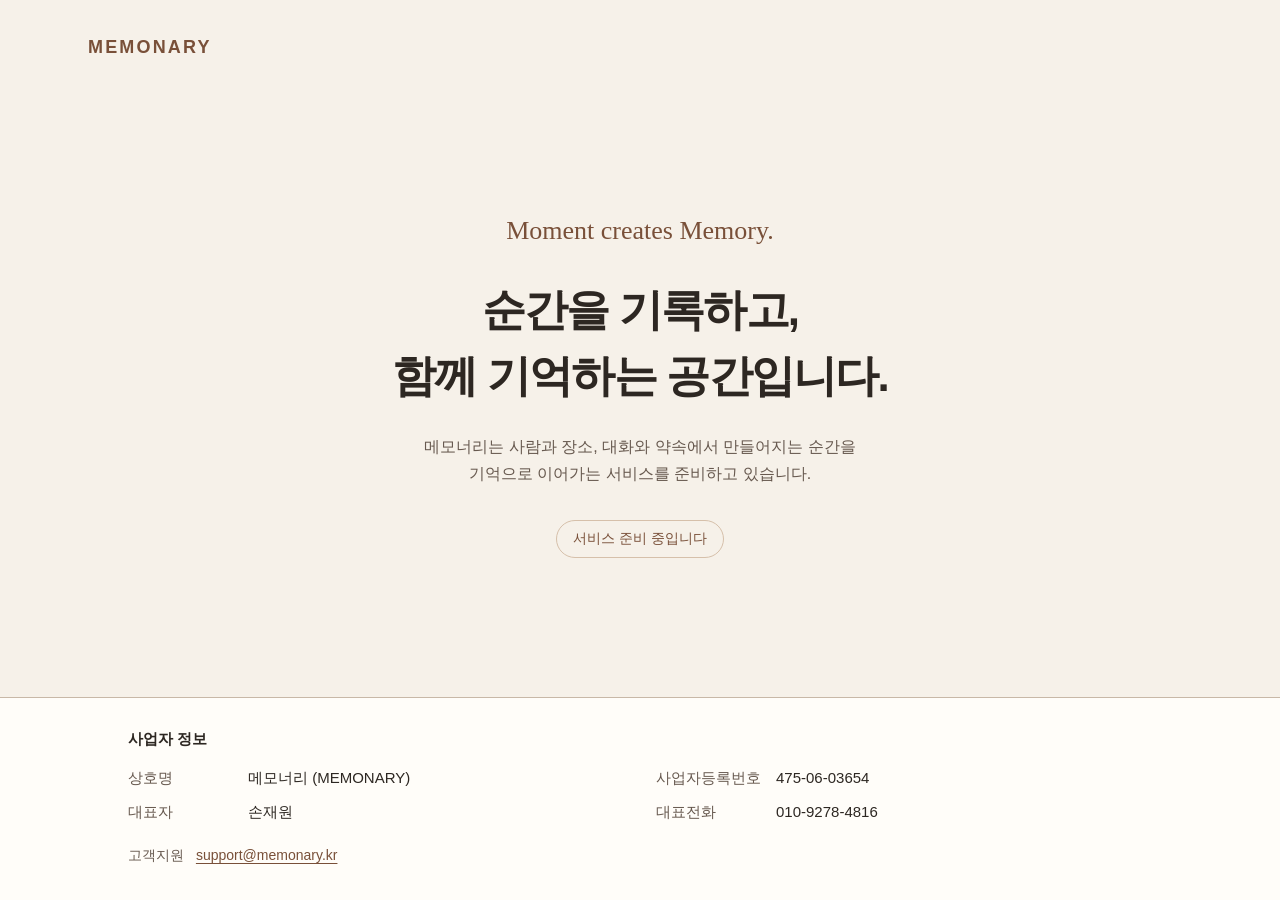
==== index.html @ 32773cba "Add MEMONARY landing page" ====
<!doctype html>
<html lang="ko">
<head>
  <meta charset="utf-8">
  <meta name="viewport" content="width=device-width, initial-scale=1">
  <meta name="description" content="순간을 기록하고, 함께 기억하는 공간. 메모너리(MEMONARY)는 사람과 장소, 대화와 약속에서 만들어지는 순간을 기억으로 이어가는 서비스를 준비하고 있습니다.">
  <title>MEMONARY | Moment creates Memory.</title>
  <link rel="icon" href="data:,">
  <link rel="stylesheet" href="./styles.css">
</head>
<body>
  <header class="site-header">
    <p class="wordmark">MEMONARY</p>
  </header>
  <main>
    <div class="introduction">
      <p class="motto" lang="en">Moment creates Memory.</p>
      <h1>순간을 기록하고,<br>함께 기억하는 공간입니다.</h1>
      <p class="description">메모너리는 사람과 장소, 대화와 약속에서 만들어지는 순간을 기억으로 이어가는 서비스를 준비하고 있습니다.</p>
      <p class="availability">서비스 준비 중입니다</p>
    </div>
  </main>
  <footer class="site-footer">
    <div class="footer-inner">
      <h2>사업자 정보</h2>
      <dl class="business-info">
        <div><dt>상호명</dt><dd>메모너리 (MEMONARY)</dd></div>
        <div><dt>사업자등록번호</dt><dd>475-06-03654</dd></div>
        <div><dt>대표자</dt><dd>손재원</dd></div>
        <div><dt>대표전화</dt><dd>010-9278-4816</dd></div>
      </dl>
      <p class="support">고객지원 <a href="mailto:support@memonary.kr">support@memonary.kr</a></p>
    </div>
  </footer>
</body>
</html>
---- styles.css ----
:root {
  color-scheme: light;
  --background: #F6F1E9;
  --surface: #FFFDF9;
  --text-primary: #2D2722;
  --text-secondary: #67594F;
  --primary: #795039;
  --border: #C8B8A7;
  --primary-soft: #D6C0AA;
  font-family: -apple-system, BlinkMacSystemFont, "Apple SD Gothic Neo", "Noto Sans KR", "Malgun Gothic", sans-serif;
  color: var(--text-primary);
  background: var(--background);
  line-height: 1.7;
  -webkit-text-size-adjust: 100%;
}

* { box-sizing: border-box; }
body { margin: 0; min-height: 100vh; min-height: 100svh; display: flex; flex-direction: column; }
p, h1, h2, dl, dd { margin: 0; }
.site-header { width: min(100%, 72rem); margin-inline: auto; padding: 2rem 1.5rem; }
.wordmark { color: var(--primary); font-size: 1.125rem; font-weight: 650; letter-spacing: .12em; }
main { flex: 1; display: grid; place-items: center; padding: 3.5rem 1.5rem 5rem; }
.introduction { width: min(100%, 42rem); text-align: center; }
.motto { color: var(--primary); font-family: Georgia, "Times New Roman", serif; font-size: clamp(1.25rem, 3vw, 1.625rem); }
h1 { margin-top: 1.5rem; font-size: clamp(1.625rem, 4.3vw, 2.75rem); line-height: 1.5; letter-spacing: -.04em; font-weight: 600; word-break: keep-all; overflow-wrap: anywhere; }
.description { max-width: 31rem; margin: 1.5rem auto 0; color: var(--text-secondary); font-size: 1rem; word-break: keep-all; overflow-wrap: anywhere; }
.availability { display: inline-block; margin-top: 2rem; padding: .4rem 1rem; border: 1px solid var(--primary-soft); border-radius: 2rem; color: var(--primary); font-size: .875rem; }
.site-footer { background: var(--surface); border-top: 1px solid var(--border); padding: 1.75rem 1.5rem 2rem; }
.footer-inner { max-width: 64rem; margin-inline: auto; }
h2 { margin-bottom: .875rem; font-size: .9375rem; font-weight: 600; }
.business-info { display: grid; grid-template-columns: 1fr 1fr; gap: .5rem 2rem; font-size: .9375rem; }
.business-info > div { display: grid; grid-template-columns: 7rem minmax(0, 1fr); gap: .5rem; }
dt { color: var(--text-secondary); }
dd { overflow-wrap: anywhere; }
.support { margin-top: 1.25rem; color: var(--text-secondary); font-size: .875rem; }
a { margin-left: .5rem; color: var(--primary); text-underline-offset: .2em; overflow-wrap: anywhere; }
a:focus-visible { outline: 2px solid var(--primary); outline-offset: 4px; border-radius: 2px; }
@media (max-width: 48rem) {
  .business-info { grid-template-columns: 1fr; }
}
@media (max-width: 24rem) {
  .site-header, .site-footer { padding-inline: 1.25rem; }
  main { padding-inline: 1.25rem; }
  .business-info > div { grid-template-columns: 6.5rem minmax(0, 1fr); }
}
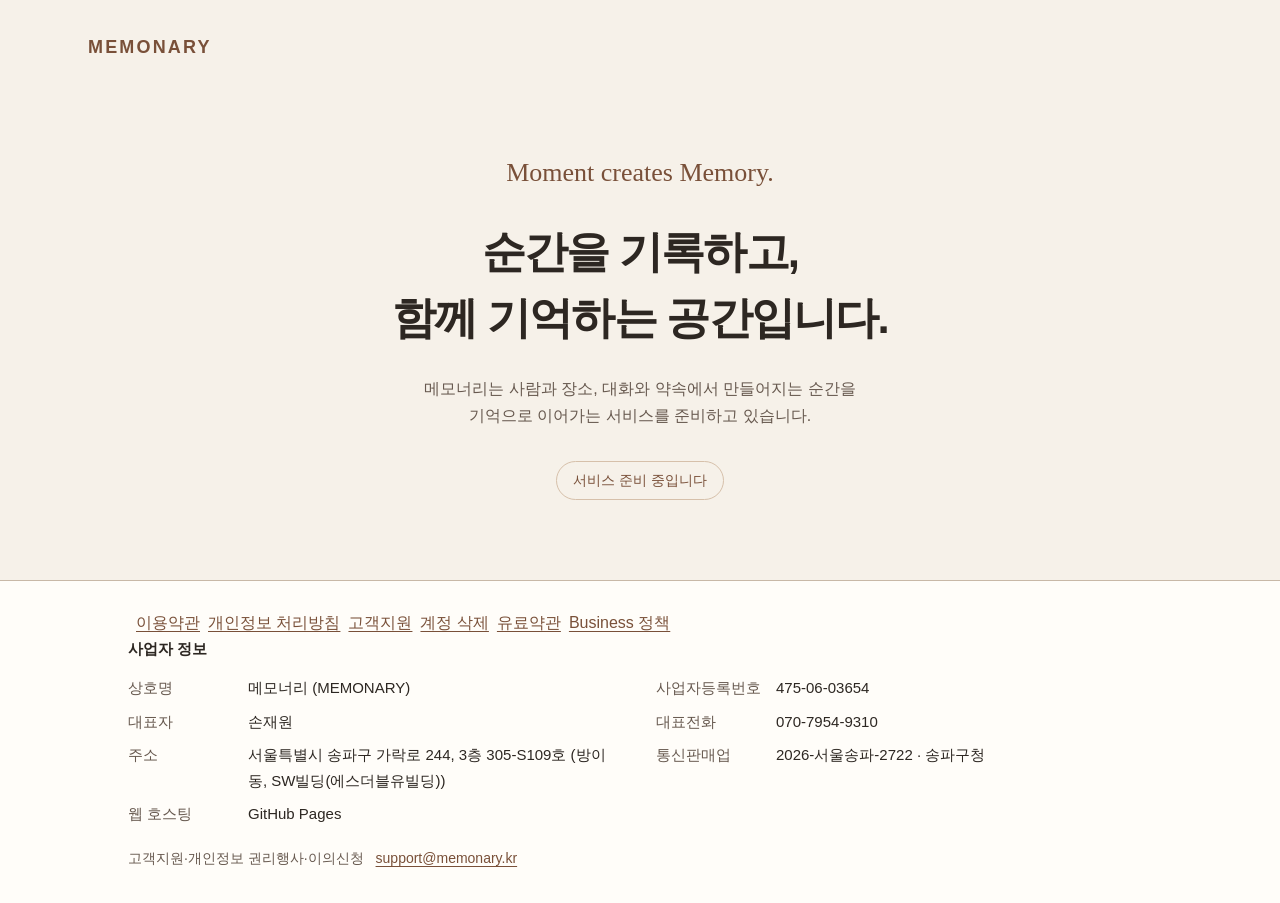
==== commit b17357b9: "Publish approved MEMONARY 1.0 legal pages effective 2026-10-14" ====
--- a/index.html
+++ b/index.html
@@ -22,14 +22,18 @@
   </main>
   <footer class="site-footer">
     <div class="footer-inner">
+      <nav class="legal-links" aria-label="약관 및 개인정보"><a href="/terms/">이용약관</a><a href="/privacy/">개인정보 처리방침</a><a href="/support/">고객지원</a><a href="/account-deletion/">계정 삭제</a><a href="/paid-terms/">유료약관</a><a href="/business-membership/">Business 정책</a></nav>
       <h2>사업자 정보</h2>
       <dl class="business-info">
         <div><dt>상호명</dt><dd>메모너리 (MEMONARY)</dd></div>
         <div><dt>사업자등록번호</dt><dd>475-06-03654</dd></div>
         <div><dt>대표자</dt><dd>손재원</dd></div>
-        <div><dt>대표전화</dt><dd>010-9278-4816</dd></div>
+        <div><dt>대표전화</dt><dd>070-7954-9310</dd></div>
+        <div><dt>주소</dt><dd>서울특별시 송파구 가락로 244, 3층 305-S109호 (방이동, SW빌딩(에스더블유빌딩))</dd></div>
+        <div><dt>통신판매업</dt><dd>2026-서울송파-2722 · 송파구청</dd></div>
+        <div><dt>웹 호스팅</dt><dd>GitHub Pages</dd></div>
       </dl>
-      <p class="support">고객지원 <a href="mailto:support@memonary.kr">support@memonary.kr</a></p>
+      <p class="support">고객지원·개인정보 권리행사·이의신청 <a href="mailto:support@memonary.kr">support@memonary.kr</a></p>
     </div>
   </footer>
 </body>
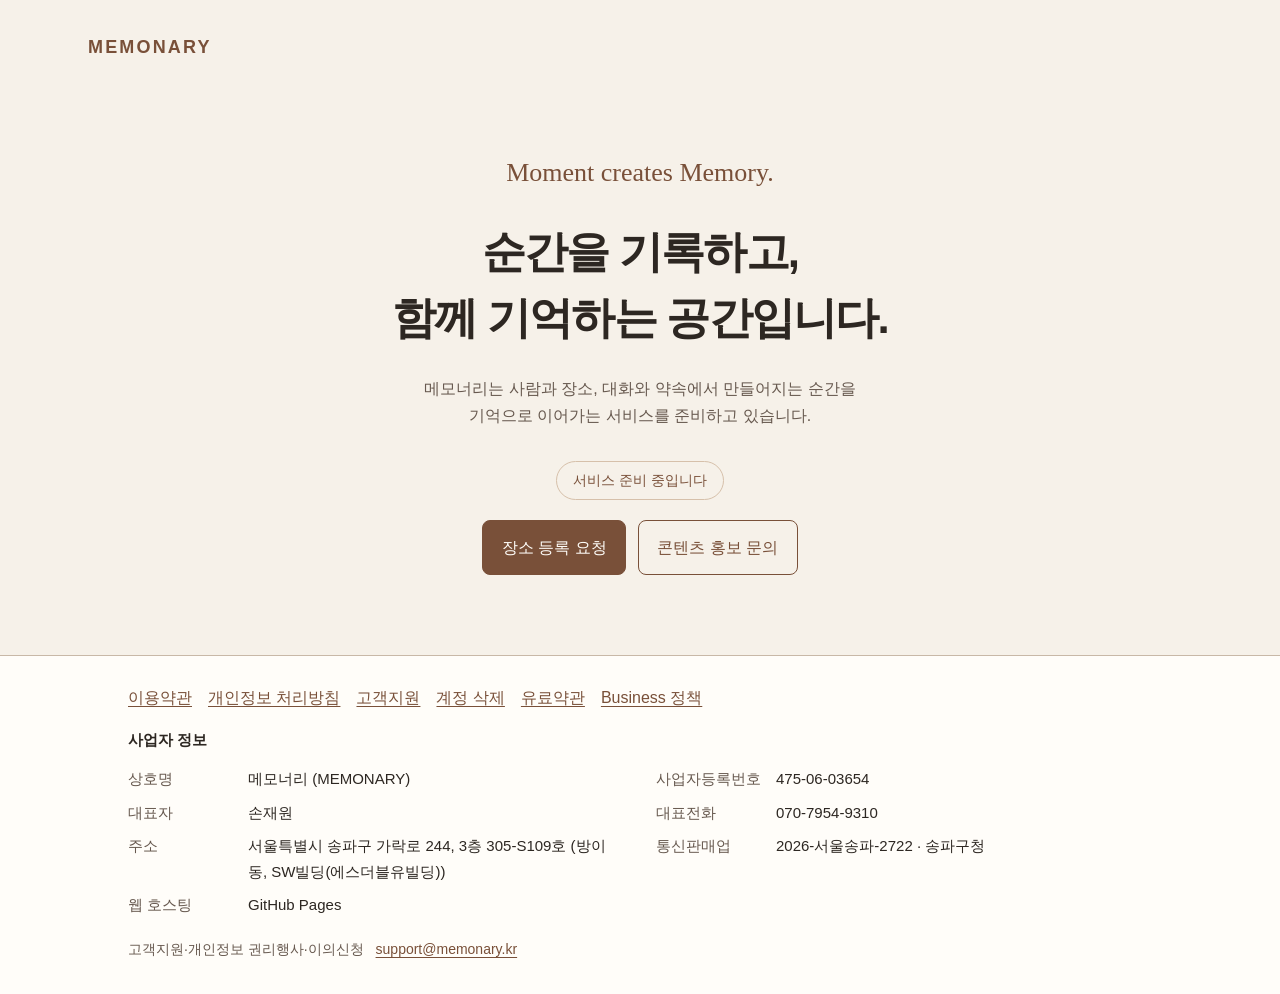
==== commit 6e92c668: "Publish approved launch pages with intake readiness gates" ====
--- a/index.html
+++ b/index.html
@@ -7,6 +7,7 @@
   <title>MEMONARY | Moment creates Memory.</title>
   <link rel="icon" href="data:,">
   <link rel="stylesheet" href="./styles.css">
+  <link rel="stylesheet" href="./request.css">
 </head>
 <body>
   <header class="site-header">
@@ -17,7 +18,7 @@
       <p class="motto" lang="en">Moment creates Memory.</p>
       <h1>순간을 기록하고,<br>함께 기억하는 공간입니다.</h1>
       <p class="description">메모너리는 사람과 장소, 대화와 약속에서 만들어지는 순간을 기억으로 이어가는 서비스를 준비하고 있습니다.</p>
-      <p class="availability">서비스 준비 중입니다</p>
+      <p class="availability">서비스 준비 중입니다</p><nav class="home-actions" aria-label="등록 및 문의"><a class="button-link" href="/place-registration/">장소 등록 요청</a><a class="button-link secondary" href="/promotion/">콘텐츠 홍보 문의</a></nav>
     </div>
   </main>
   <footer class="site-footer">
--- a/request.css
+++ b/request.css
@@ -0,0 +1,3 @@
+.site-header{display:flex;align-items:center;justify-content:space-between;gap:1rem}.site-header .wordmark{margin:0;text-decoration:none}.request-main{display:block;width:min(100%,48rem);margin:0 auto;padding-top:1.5rem}.intro h1{margin:1rem 0 1.25rem}.intro p{color:var(--text-secondary)}.eyebrow{font-size:.75rem;letter-spacing:.16em}.notice{margin:2rem 0;padding:1.25rem 1.5rem;border:1px solid var(--border);border-radius:.75rem;background:var(--surface)}.notice p{margin:.4rem 0 0;color:var(--text-secondary)}fieldset{margin:2rem 0;padding:1.5rem;border:1px solid var(--border);border-radius:.75rem;background:var(--surface);min-width:0}legend{padding:0 .5rem;color:var(--primary);font-weight:600}label{display:block;margin-top:1rem;font-size:.95rem}label span,.hint{color:var(--text-secondary);font-size:.85rem}input,select,textarea{display:block;width:100%;padding:.8rem;margin:.45rem 0 .75rem;border:1px solid var(--border);border-radius:.4rem;background:var(--surface);color:var(--text-primary);font:inherit}textarea{resize:vertical}input:focus,select:focus,textarea:focus,button:focus-visible,summary:focus-visible{outline:2px solid var(--primary);outline-offset:3px}.hint{margin:.5rem 0 1rem}details{margin-top:1.5rem}summary{cursor:pointer}.columns{display:grid;grid-template-columns:1fr 1fr;gap:1rem}.privacy-note{font-size:.9rem;color:var(--text-secondary)}.privacy-note p+p{margin-top:.8rem}.check{display:flex;align-items:flex-start;gap:.7rem}.check input{width:1.15rem;height:1.15rem;flex-shrink:0;margin:.15rem 0;accent-color:var(--primary)}.check span{font-size:.9rem;color:var(--text-primary)}.actions,.home-actions{display:flex;gap:.75rem;flex-wrap:wrap;margin-top:1.25rem}.home-actions{justify-content:center}.button-link,button{display:inline-block;padding:.8rem 1.15rem;border:1px solid var(--primary);border-radius:.5rem;background:var(--primary);color:var(--surface);font:inherit;text-decoration:none;cursor:pointer;margin:0}.secondary{background:transparent;color:var(--primary)}button:disabled{opacity:.55;cursor:not-allowed}.next{margin-top:3rem;color:var(--text-secondary)}.next h2{color:var(--text-primary);font-size:1.15rem}.next li{margin:.75rem 0}.request-main a{margin-left:0}.next ol{padding-left:1.4rem}#validation:not(:empty){padding:1rem;border-left:3px solid var(--primary);background:var(--surface);white-space:pre-line;overflow-wrap:anywhere}.skip{position:absolute;top:-100px}.skip:focus{top:.5rem;background:var(--surface);padding:1rem}.legal-links{display:flex;flex-wrap:wrap;gap:.5rem 1rem;margin-bottom:1rem}.legal-links a{margin:0}@media(max-width:30rem){fieldset{padding:1rem}.columns{grid-template-columns:1fr}.actions button{width:100%}.request-main{padding-inline:1.25rem}.site-header{flex-wrap:wrap}}
+
+*,*::before,*::after{box-sizing:border-box}input,select,textarea{min-width:0;max-width:100%}.request-main,.notice,.next{overflow-wrap:anywhere}.bot-field{position:absolute;left:-10000px;width:1px;height:1px;overflow:hidden}
